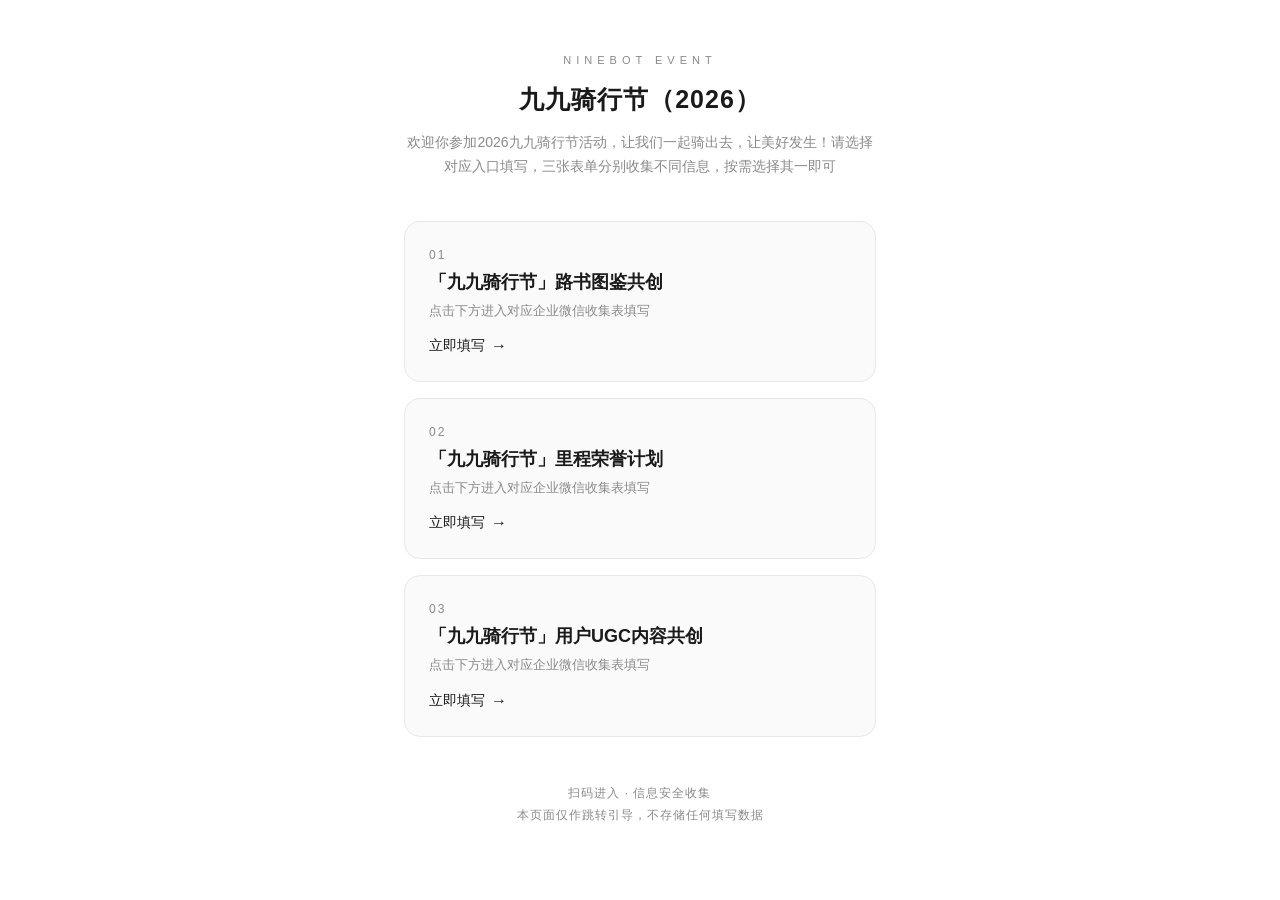
==== index.html @ 33cda323 "add guide page" ====
<!DOCTYPE html>
<html lang="zh-CN">
<head>
<meta charset="UTF-8">
<meta name="viewport" content="width=device-width, initial-scale=1.0, maximum-scale=1.0, user-scalable=no">
<title>九九骑行节（2026）· 请选择填写</title>
<style>
  :root{
    --bg:#ffffff; --fg:#1a1a1a; --muted:#8a8a8a; --line:#e8e8e8; --soft:#fafafa; --accent:#111111;
  }
  *{box-sizing:border-box;margin:0;padding:0}
  body{
    font-family:-apple-system,BlinkMacSystemFont,"PingFang SC","Microsoft YaHei",sans-serif;
    background:var(--bg);color:var(--fg);-webkit-font-smoothing:antialiased;
  }
  .wrap{max-width:520px;margin:0 auto;padding:54px 24px 64px}
  header{text-align:center;margin-bottom:42px}
  .kicker{font-size:11px;letter-spacing:5px;color:var(--muted);text-transform:uppercase;margin-bottom:16px}
  h1{font-size:25px;font-weight:600;letter-spacing:1px;line-height:1.4}
  .sub{margin-top:14px;font-size:14px;color:var(--muted);line-height:1.7}
  .card{
    display:block;text-decoration:none;color:inherit;background:var(--soft);
    border:1px solid var(--line);border-radius:16px;padding:26px 24px;margin-bottom:16px;
    transition:transform .2s ease,border-color .2s ease,box-shadow .2s ease;
  }
  .card:hover,.card:active{
    transform:translateY(-2px);border-color:#cfcfcf;box-shadow:0 10px 28px rgba(0,0,0,.06);
  }
  .idx{font-size:12px;color:var(--muted);letter-spacing:2px}
  .card h2{font-size:18px;font-weight:600;margin:8px 0 6px}
  .card p{font-size:13px;color:var(--muted);line-height:1.65}
  .go{
    display:inline-flex;align-items:center;gap:6px;margin-top:16px;
    font-size:14px;font-weight:500;color:var(--fg);
  }
  .go::after{content:"→";font-size:16px;transition:transform .2s ease}
  .card:hover .go::after{transform:translateX(4px)}
  footer{text-align:center;margin-top:46px;font-size:12px;color:var(--muted);letter-spacing:1px;line-height:1.8}
</style>
</head>
<body>
<div class="wrap">
  <header>
    <div class="kicker">NINEBOT EVENT</div>
    <h1>九九骑行节（2026）</h1>
    <p class="sub">欢迎你参加2026九九骑行节活动，让我们一起骑出去，让美好发生！请选择对应入口填写，三张表单分别收集不同信息，按需选择其一即可</p>
  </header>

  <a class="card" href="https://doc.weixin.qq.com/forms/AHwAVAcbAAgAfgAhwa2AFcCNaTvwR89Lf?page=1">
    <div class="idx">01</div>
    <h2>「九九骑行节」路书图鉴共创</h2>
    <p>点击下方进入对应企业微信收集表填写</p>
    <span class="go">立即填写</span>
  </a>

  <a class="card" href="https://doc.weixin.qq.com/forms/AHwAVAcbAAgAfgAhwa2AFcCNiBIiDJdWf?page=1">
    <div class="idx">02</div>
    <h2>「九九骑行节」里程荣誉计划</h2>
    <p>点击下方进入对应企业微信收集表填写</p>
    <span class="go">立即填写</span>
  </a>

  <a class="card" href="https://doc.weixin.qq.com/forms/AHwAVAcbAAgAfgAhwa2AFcCNkbokpW59f?page=1">
    <div class="idx">03</div>
    <h2>「九九骑行节」用户UGC内容共创</h2>
    <p>点击下方进入对应企业微信收集表填写</p>
    <span class="go">立即填写</span>
  </a>

  <footer>扫码进入 · 信息安全收集<br>本页面仅作跳转引导，不存储任何填写数据</footer>
</div>
</body>
</html>
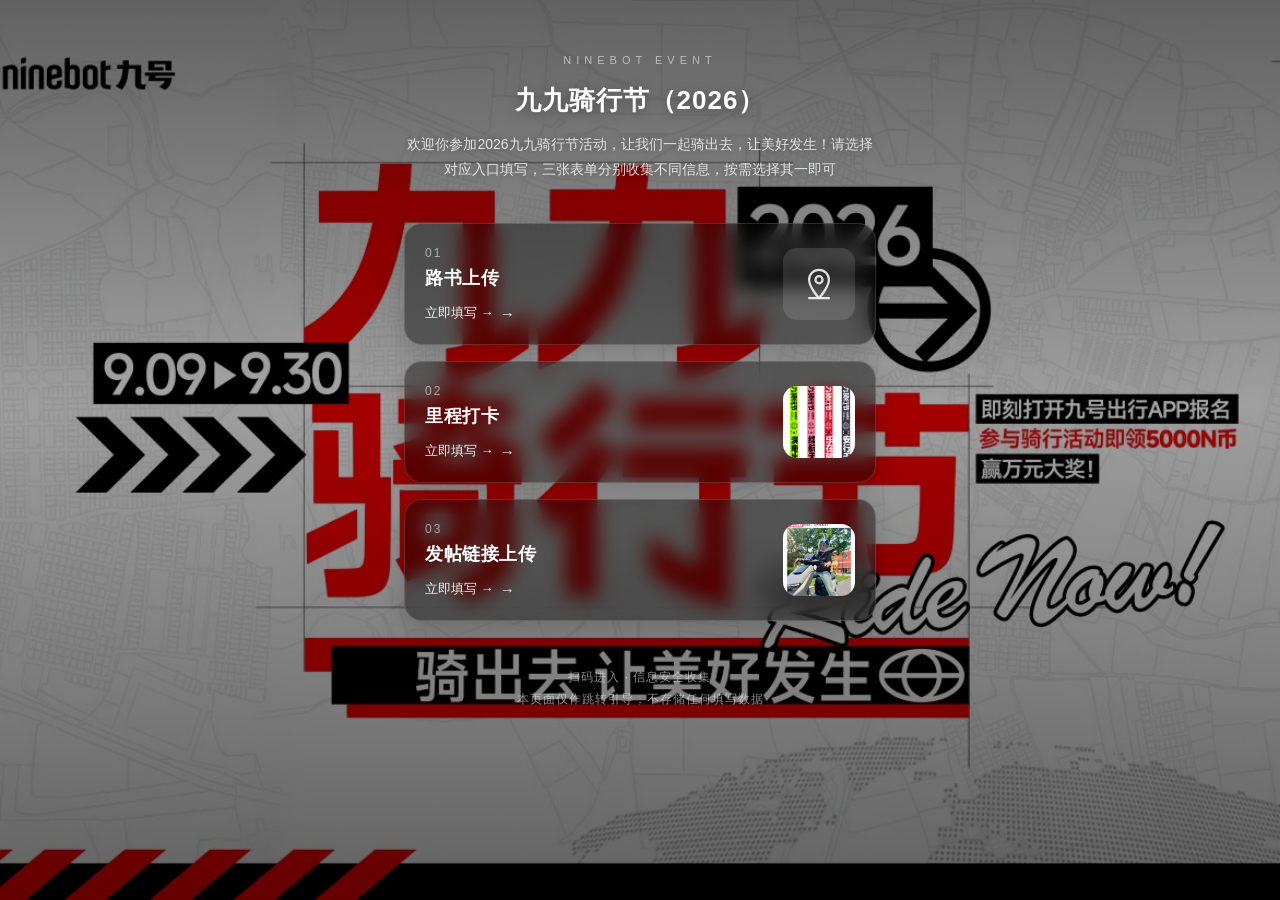
==== commit 1f0c3ae4: "update: KV background, new labels, table icons" ====
--- a/index.html
+++ b/index.html
@@ -6,35 +6,51 @@
 <title>九九骑行节（2026）· 请选择填写</title>
 <style>
   :root{
-    --bg:#ffffff; --fg:#1a1a1a; --muted:#8a8a8a; --line:#e8e8e8; --soft:#fafafa; --accent:#111111;
+    --fg:#ffffff; --muted:rgba(255,255,255,0.55); --line:rgba(255,255,255,0.15);
+    --card-bg:rgba(0,0,0,0.42); --card-hover:rgba(0,0,0,0.52);
   }
   *{box-sizing:border-box;margin:0;padding:0}
+  html,body{min-height:100%}
   body{
     font-family:-apple-system,BlinkMacSystemFont,"PingFang SC","Microsoft YaHei",sans-serif;
-    background:var(--bg);color:var(--fg);-webkit-font-smoothing:antialiased;
+    color:var(--fg);-webkit-font-smoothing:antialiased;
+    background:
+      linear-gradient(180deg, rgba(0,0,0,0.60) 0%, rgba(0,0,0,0.35) 45%, rgba(0,0,0,0.60) 100%),
+      url('kv.jpg') center/cover no-repeat fixed;
   }
-  .wrap{max-width:520px;margin:0 auto;padding:54px 24px 64px}
+  .wrap{max-width:520px;margin:0 auto;padding:54px 24px 64px;position:relative;z-index:1}
   header{text-align:center;margin-bottom:42px}
   .kicker{font-size:11px;letter-spacing:5px;color:var(--muted);text-transform:uppercase;margin-bottom:16px}
-  h1{font-size:25px;font-weight:600;letter-spacing:1px;line-height:1.4}
-  .sub{margin-top:14px;font-size:14px;color:var(--muted);line-height:1.7}
+  h1{font-size:26px;font-weight:600;letter-spacing:1px;line-height:1.4;text-shadow:0 2px 12px rgba(0,0,0,.35)}
+  .sub{margin-top:14px;font-size:14px;color:rgba(255,255,255,0.82);line-height:1.75;text-shadow:0 1px 8px rgba(0,0,0,.3)}
   .card{
-    display:block;text-decoration:none;color:inherit;background:var(--soft);
-    border:1px solid var(--line);border-radius:16px;padding:26px 24px;margin-bottom:16px;
-    transition:transform .2s ease,border-color .2s ease,box-shadow .2s ease;
+    display:flex;align-items:center;justify-content:space-between;
+    text-decoration:none;color:inherit;
+    background:var(--card-bg);border:1px solid var(--line);border-radius:18px;
+    padding:22px 20px;margin-bottom:16px;
+    backdrop-filter:blur(10px);-webkit-backdrop-filter:blur(10px);
+    transition:transform .2s ease,border-color .2s ease,background .2s ease,box-shadow .2s ease;
+    box-shadow:0 8px 24px rgba(0,0,0,.18);
   }
   .card:hover,.card:active{
-    transform:translateY(-2px);border-color:#cfcfcf;box-shadow:0 10px 28px rgba(0,0,0,.06);
+    transform:translateY(-2px);background:var(--card-hover);border-color:rgba(255,255,255,0.28);box-shadow:0 14px 34px rgba(0,0,0,.26);
   }
-  .idx{font-size:12px;color:var(--muted);letter-spacing:2px}
-  .card h2{font-size:18px;font-weight:600;margin:8px 0 6px}
-  .card p{font-size:13px;color:var(--muted);line-height:1.65}
+  .card-content{flex:1;min-width:0}
+  .idx{font-size:12px;color:var(--muted);letter-spacing:2px;margin-bottom:6px}
+  .card h2{font-size:18px;font-weight:600;letter-spacing:.5px}
   .go{
-    display:inline-flex;align-items:center;gap:6px;margin-top:16px;
-    font-size:14px;font-weight:500;color:var(--fg);
+    display:inline-flex;align-items:center;gap:6px;margin-top:14px;
+    font-size:13px;font-weight:500;color:rgba(255,255,255,0.92);
   }
-  .go::after{content:"→";font-size:16px;transition:transform .2s ease}
+  .go::after{content:"→";font-size:15px;transition:transform .2s ease}
   .card:hover .go::after{transform:translateX(4px)}
+  .card-icon{
+    width:72px;height:72px;border-radius:14px;overflow:hidden;
+    flex-shrink:0;margin-left:18px;background:rgba(255,255,255,0.12);
+    display:flex;align-items:center;justify-content:center;
+  }
+  .card-icon img{width:100%;height:100%;object-fit:cover;display:block}
+  .card-icon svg{width:34px;height:34px;stroke:rgba(255,255,255,0.85)}
   footer{text-align:center;margin-top:46px;font-size:12px;color:var(--muted);letter-spacing:1px;line-height:1.8}
 </style>
 </head>
@@ -47,24 +63,41 @@
   </header>
 
   <a class="card" href="https://doc.weixin.qq.com/forms/AHwAVAcbAAgAfgAhwa2AFcCNaTvwR89Lf?page=1">
-    <div class="idx">01</div>
-    <h2>「九九骑行节」路书图鉴共创</h2>
-    <p>点击下方进入对应企业微信收集表填写</p>
-    <span class="go">立即填写</span>
+    <div class="card-content">
+      <div class="idx">01</div>
+      <h2>路书上传</h2>
+      <span class="go">立即填写 →</span>
+    </div>
+    <div class="card-icon">
+      <!-- 表1图标占位：路线/地图标记，等用户提供图片后替换 -->
+      <svg viewBox="0 0 24 24" fill="none" stroke-width="1.6" stroke-linecap="round" stroke-linejoin="round">
+        <path d="M12 2a7 7 0 0 0-7 7c0 5.25 7 13 7 13s7-7.75 7-13a7 7 0 0 0-7-7z"></path>
+        <circle cx="12" cy="9" r="2.5"></circle>
+        <path d="M5 22h14"></path>
+      </svg>
+    </div>
   </a>
 
   <a class="card" href="https://doc.weixin.qq.com/forms/AHwAVAcbAAgAfgAhwa2AFcCNiBIiDJdWf?page=1">
-    <div class="idx">02</div>
-    <h2>「九九骑行节」里程荣誉计划</h2>
-    <p>点击下方进入对应企业微信收集表填写</p>
-    <span class="go">立即填写</span>
+    <div class="card-content">
+      <div class="idx">02</div>
+      <h2>里程打卡</h2>
+      <span class="go">立即填写 →</span>
+    </div>
+    <div class="card-icon">
+      <img src="icon-ribbons.png" alt="里程荣誉">
+    </div>
   </a>
 
   <a class="card" href="https://doc.weixin.qq.com/forms/AHwAVAcbAAgAfgAhwa2AFcCNkbokpW59f?page=1">
-    <div class="idx">03</div>
-    <h2>「九九骑行节」用户UGC内容共创</h2>
-    <p>点击下方进入对应企业微信收集表填写</p>
-    <span class="go">立即填写</span>
+    <div class="card-content">
+      <div class="idx">03</div>
+      <h2>发帖链接上传</h2>
+      <span class="go">立即填写 →</span>
+    </div>
+    <div class="card-icon">
+      <img src="icon-post.jpg" alt="UGC发帖">
+    </div>
   </a>
 
   <footer>扫码进入 · 信息安全收集<br>本页面仅作跳转引导，不存储任何填写数据</footer>
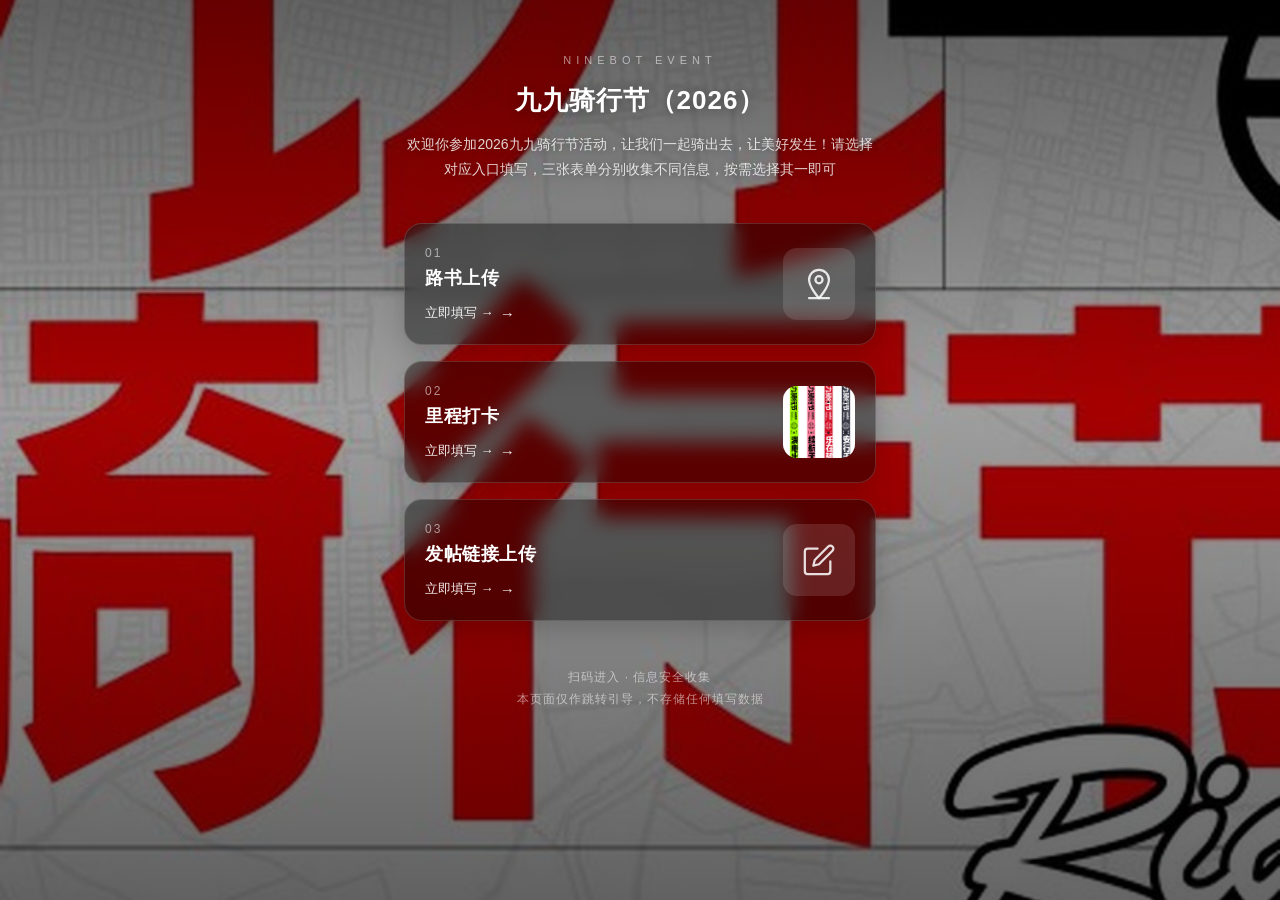
==== commit aa5e78b5: "update: portrait KV background, replace post icon with SVG" ====
--- a/index.html
+++ b/index.html
@@ -16,7 +16,7 @@
     color:var(--fg);-webkit-font-smoothing:antialiased;
     background:
       linear-gradient(180deg, rgba(0,0,0,0.60) 0%, rgba(0,0,0,0.35) 45%, rgba(0,0,0,0.60) 100%),
-      url('kv.jpg') center/cover no-repeat fixed;
+      url('kv-portrait.jpg') center/cover no-repeat fixed;
   }
   .wrap{max-width:520px;margin:0 auto;padding:54px 24px 64px;position:relative;z-index:1}
   header{text-align:center;margin-bottom:42px}
@@ -96,7 +96,10 @@
       <span class="go">立即填写 →</span>
     </div>
     <div class="card-icon">
-      <img src="icon-post.jpg" alt="UGC发帖">
+      <svg viewBox="0 0 24 24" fill="none" stroke="rgba(255,255,255,0.9)" stroke-width="1.6" stroke-linecap="round" stroke-linejoin="round">
+        <path d="M11 4H4a2 2 0 0 0-2 2v14a2 2 0 0 0 2 2h14a2 2 0 0 0 2-2v-7"></path>
+        <path d="M18.5 2.5a2.121 2.121 0 0 1 3 3L12 15l-4 1 1-4 9.5-9.5z"></path>
+      </svg>
     </div>
   </a>
 
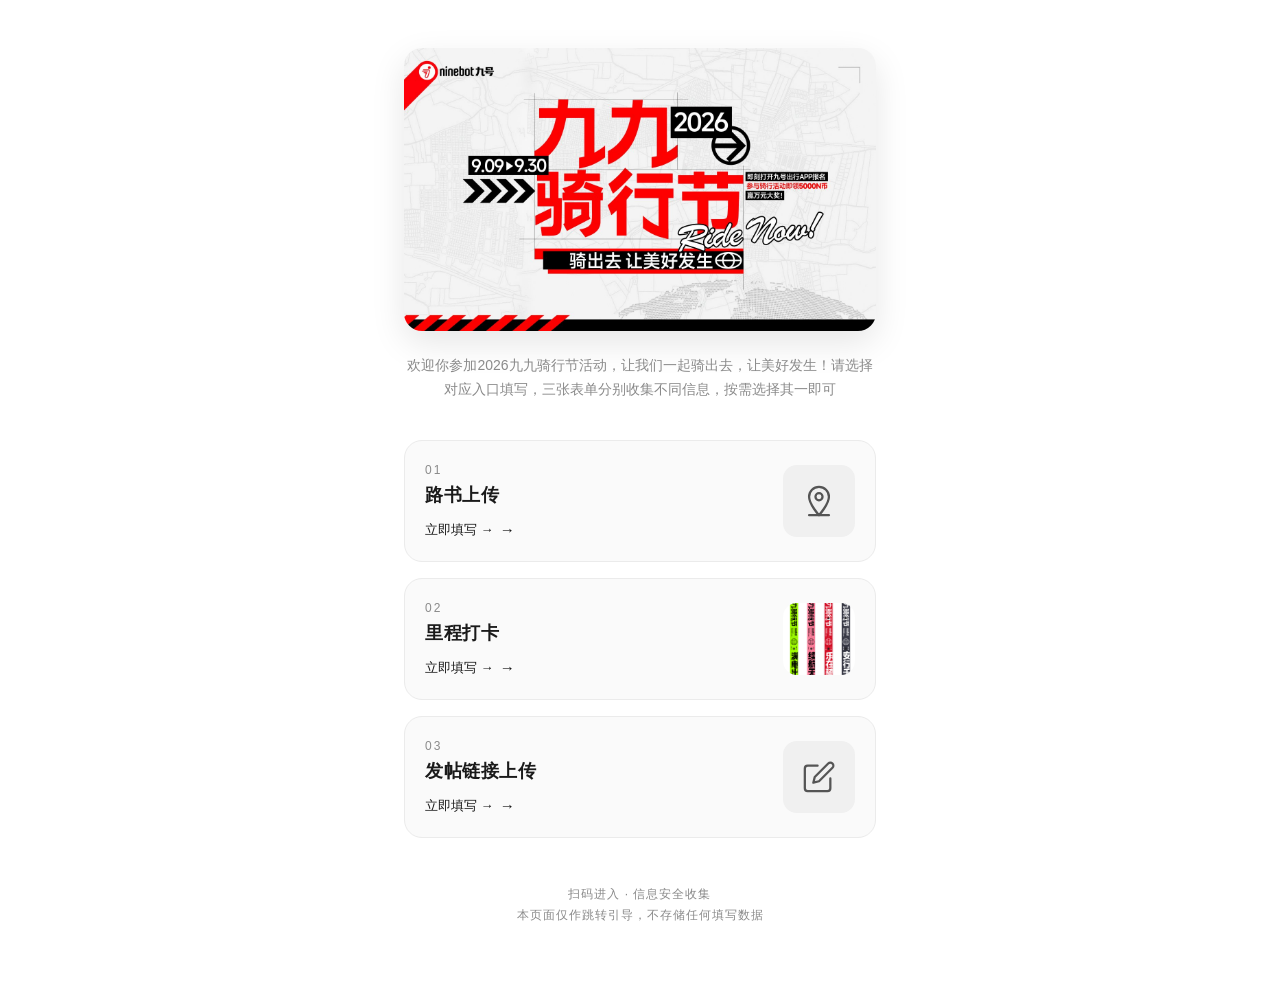
==== commit da9686a5: "update: KV as banner image, removed bg, light theme" ====
--- a/index.html
+++ b/index.html
@@ -6,59 +6,55 @@
 <title>九九骑行节（2026）· 请选择填写</title>
 <style>
   :root{
-    --fg:#ffffff; --muted:rgba(255,255,255,0.55); --line:rgba(255,255,255,0.15);
-    --card-bg:rgba(0,0,0,0.42); --card-hover:rgba(0,0,0,0.52);
+    --fg:#1a1a1a; --muted:#8a8a8a; --line:#ebebeb; --soft:#fafafa;
   }
   *{box-sizing:border-box;margin:0;padding:0}
   html,body{min-height:100%}
   body{
     font-family:-apple-system,BlinkMacSystemFont,"PingFang SC","Microsoft YaHei",sans-serif;
     color:var(--fg);-webkit-font-smoothing:antialiased;
-    background:
-      linear-gradient(180deg, rgba(0,0,0,0.60) 0%, rgba(0,0,0,0.35) 45%, rgba(0,0,0,0.60) 100%),
-      url('kv-portrait.jpg') center/cover no-repeat fixed;
+    background:#ffffff;
   }
-  .wrap{max-width:520px;margin:0 auto;padding:54px 24px 64px;position:relative;z-index:1}
-  header{text-align:center;margin-bottom:42px}
-  .kicker{font-size:11px;letter-spacing:5px;color:var(--muted);text-transform:uppercase;margin-bottom:16px}
-  h1{font-size:26px;font-weight:600;letter-spacing:1px;line-height:1.4;text-shadow:0 2px 12px rgba(0,0,0,.35)}
-  .sub{margin-top:14px;font-size:14px;color:rgba(255,255,255,0.82);line-height:1.75;text-shadow:0 1px 8px rgba(0,0,0,.3)}
+  .wrap{max-width:520px;margin:0 auto;padding:48px 24px 60px}
+  header{text-align:center;margin-bottom:38px}
+  .kv-banner{
+    width:100%;display:block;border-radius:18px;
+    box-shadow:0 12px 34px rgba(0,0,0,.10);margin-bottom:22px;
+  }
+  .sub{font-size:14px;color:var(--muted);line-height:1.75}
   .card{
     display:flex;align-items:center;justify-content:space-between;
     text-decoration:none;color:inherit;
-    background:var(--card-bg);border:1px solid var(--line);border-radius:18px;
+    background:var(--soft);border:1px solid var(--line);border-radius:18px;
     padding:22px 20px;margin-bottom:16px;
-    backdrop-filter:blur(10px);-webkit-backdrop-filter:blur(10px);
-    transition:transform .2s ease,border-color .2s ease,background .2s ease,box-shadow .2s ease;
-    box-shadow:0 8px 24px rgba(0,0,0,.18);
+    transition:transform .2s ease,border-color .2s ease,box-shadow .2s ease;
   }
   .card:hover,.card:active{
-    transform:translateY(-2px);background:var(--card-hover);border-color:rgba(255,255,255,0.28);box-shadow:0 14px 34px rgba(0,0,0,.26);
+    transform:translateY(-2px);border-color:#cfcfcf;box-shadow:0 12px 30px rgba(0,0,0,.07);
   }
   .card-content{flex:1;min-width:0}
   .idx{font-size:12px;color:var(--muted);letter-spacing:2px;margin-bottom:6px}
   .card h2{font-size:18px;font-weight:600;letter-spacing:.5px}
   .go{
     display:inline-flex;align-items:center;gap:6px;margin-top:14px;
-    font-size:13px;font-weight:500;color:rgba(255,255,255,0.92);
+    font-size:13px;font-weight:500;color:var(--fg);
   }
   .go::after{content:"→";font-size:15px;transition:transform .2s ease}
   .card:hover .go::after{transform:translateX(4px)}
   .card-icon{
     width:72px;height:72px;border-radius:14px;overflow:hidden;
-    flex-shrink:0;margin-left:18px;background:rgba(255,255,255,0.12);
+    flex-shrink:0;margin-left:18px;background:#f0f0f0;
     display:flex;align-items:center;justify-content:center;
   }
   .card-icon img{width:100%;height:100%;object-fit:cover;display:block}
-  .card-icon svg{width:34px;height:34px;stroke:rgba(255,255,255,0.85)}
+  .card-icon svg{width:34px;height:34px;stroke:#555}
   footer{text-align:center;margin-top:46px;font-size:12px;color:var(--muted);letter-spacing:1px;line-height:1.8}
 </style>
 </head>
 <body>
 <div class="wrap">
   <header>
-    <div class="kicker">NINEBOT EVENT</div>
-    <h1>九九骑行节（2026）</h1>
+    <img class="kv-banner" src="kv.jpg" alt="九九骑行节 2026 主视觉">
     <p class="sub">欢迎你参加2026九九骑行节活动，让我们一起骑出去，让美好发生！请选择对应入口填写，三张表单分别收集不同信息，按需选择其一即可</p>
   </header>
 
@@ -96,7 +92,7 @@
       <span class="go">立即填写 →</span>
     </div>
     <div class="card-icon">
-      <svg viewBox="0 0 24 24" fill="none" stroke="rgba(255,255,255,0.9)" stroke-width="1.6" stroke-linecap="round" stroke-linejoin="round">
+      <svg viewBox="0 0 24 24" fill="none" stroke="#555" stroke-width="1.6" stroke-linecap="round" stroke-linejoin="round">
         <path d="M11 4H4a2 2 0 0 0-2 2v14a2 2 0 0 0 2 2h14a2 2 0 0 0 2-2v-7"></path>
         <path d="M18.5 2.5a2.121 2.121 0 0 1 3 3L12 15l-4 1 1-4 9.5-9.5z"></path>
       </svg>
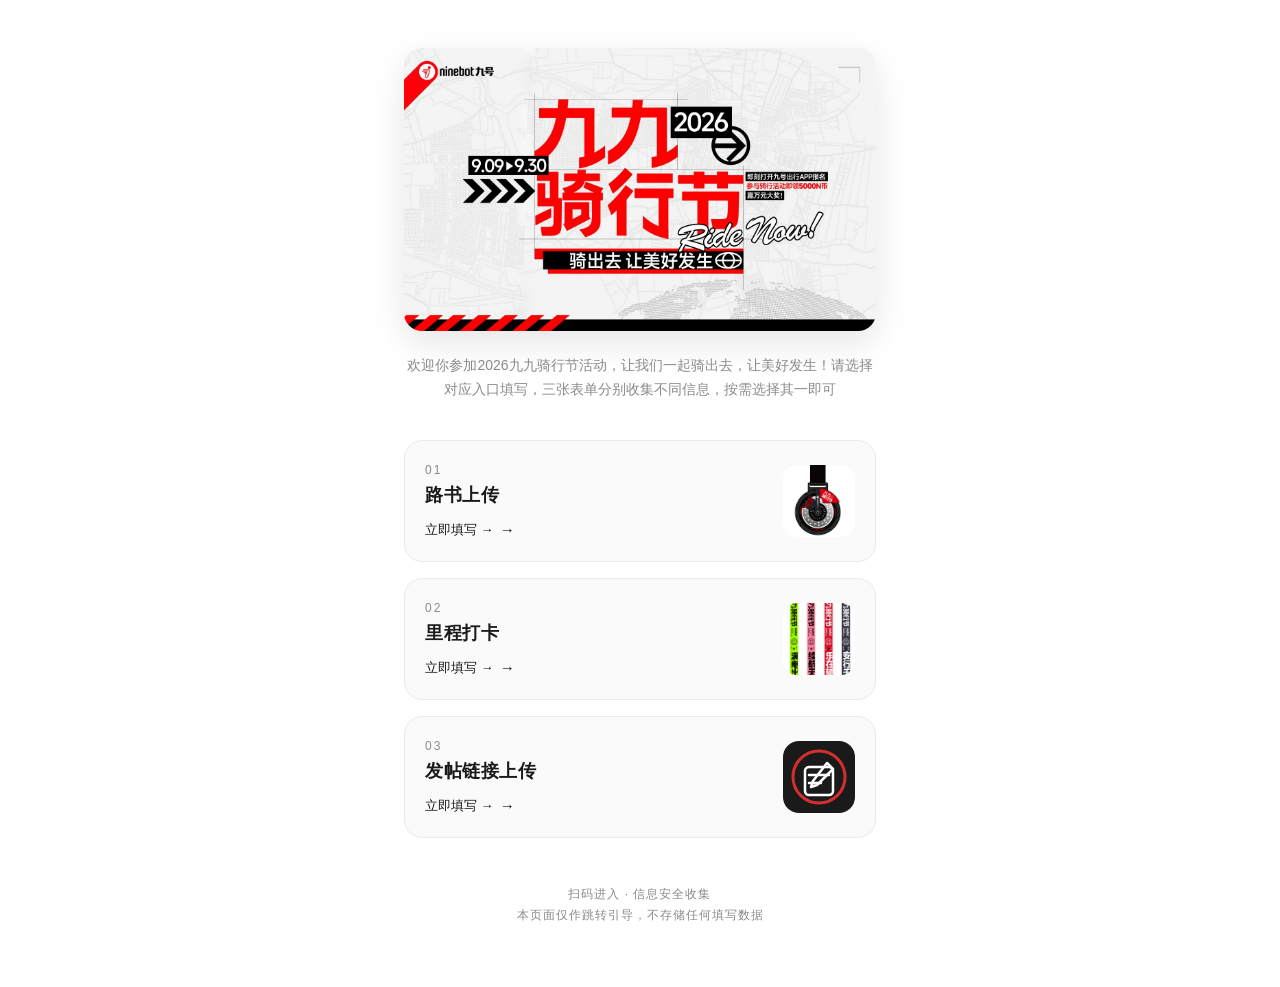
==== commit 3b2e168b: "update: route medal icon, UGC badge icon" ====
--- a/index.html
+++ b/index.html
@@ -47,7 +47,7 @@
     display:flex;align-items:center;justify-content:center;
   }
   .card-icon img{width:100%;height:100%;object-fit:cover;display:block}
-  .card-icon svg{width:34px;height:34px;stroke:#555}
+  .card-icon svg{width:72px;height:72px;display:block}
   footer{text-align:center;margin-top:46px;font-size:12px;color:var(--muted);letter-spacing:1px;line-height:1.8}
 </style>
 </head>
@@ -65,12 +65,7 @@
       <span class="go">立即填写 →</span>
     </div>
     <div class="card-icon">
-      <!-- 表1图标占位：路线/地图标记，等用户提供图片后替换 -->
-      <svg viewBox="0 0 24 24" fill="none" stroke-width="1.6" stroke-linecap="round" stroke-linejoin="round">
-        <path d="M12 2a7 7 0 0 0-7 7c0 5.25 7 13 7 13s7-7.75 7-13a7 7 0 0 0-7-7z"></path>
-        <circle cx="12" cy="9" r="2.5"></circle>
-        <path d="M5 22h14"></path>
-      </svg>
+      <img src="icon-route.png" alt="路书上传">
     </div>
   </a>
 
@@ -92,9 +87,13 @@
       <span class="go">立即填写 →</span>
     </div>
     <div class="card-icon">
-      <svg viewBox="0 0 24 24" fill="none" stroke="#555" stroke-width="1.6" stroke-linecap="round" stroke-linejoin="round">
-        <path d="M11 4H4a2 2 0 0 0-2 2v14a2 2 0 0 0 2 2h14a2 2 0 0 0 2-2v-7"></path>
-        <path d="M18.5 2.5a2.121 2.121 0 0 1 3 3L12 15l-4 1 1-4 9.5-9.5z"></path>
+      <svg viewBox="0 0 72 72" fill="none">
+        <rect x="0" y="0" width="72" height="72" rx="16" fill="#1a1a1a"/>
+        <circle cx="36" cy="36" r="26" stroke="#d32f2f" stroke-width="3"/>
+        <rect x="22" y="26" width="28" height="28" rx="4" stroke="white" stroke-width="2.5"/>
+        <path d="M26 34 L46 34" stroke="white" stroke-width="2.5" stroke-linecap="round"/>
+        <path d="M26 42 L38 42" stroke="white" stroke-width="2.5" stroke-linecap="round"/>
+        <path d="M44 22 L50 28 L34 44 L28 46 L30 40 Z" stroke="white" stroke-width="2.5" stroke-linecap="round" stroke-linejoin="round"/>
       </svg>
     </div>
   </a>
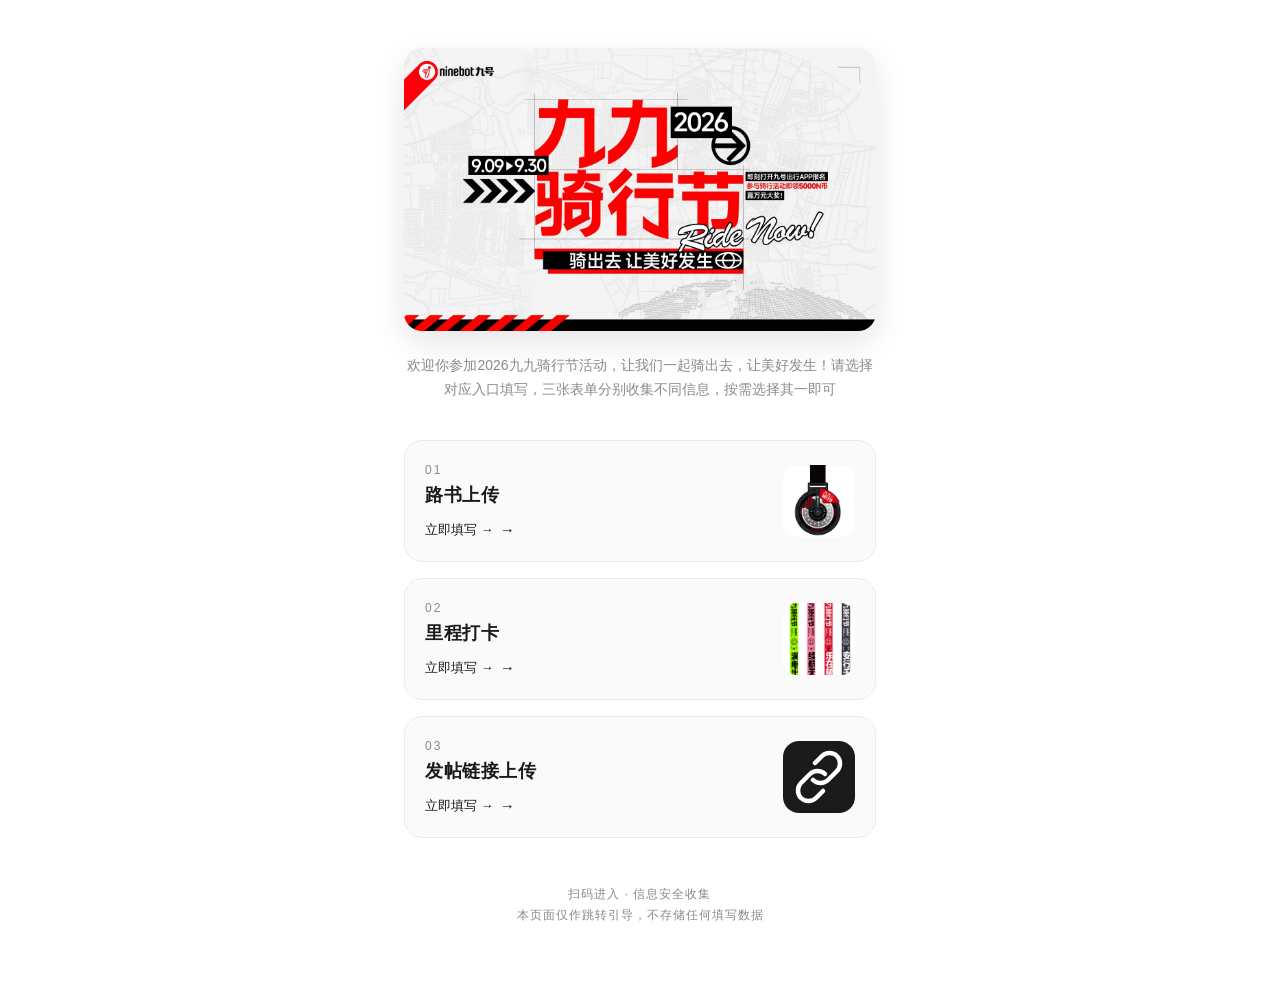
==== commit 4409964c: "fix: replace post-link icon with clean chain-link svg, no red ring" ====
--- a/index.html
+++ b/index.html
@@ -87,13 +87,12 @@
       <span class="go">立即填写 →</span>
     </div>
     <div class="card-icon">
-      <svg viewBox="0 0 72 72" fill="none">
-        <rect x="0" y="0" width="72" height="72" rx="16" fill="#1a1a1a"/>
-        <circle cx="36" cy="36" r="26" stroke="#d32f2f" stroke-width="3"/>
-        <rect x="22" y="26" width="28" height="28" rx="4" stroke="white" stroke-width="2.5"/>
-        <path d="M26 34 L46 34" stroke="white" stroke-width="2.5" stroke-linecap="round"/>
-        <path d="M26 42 L38 42" stroke="white" stroke-width="2.5" stroke-linecap="round"/>
-        <path d="M44 22 L50 28 L34 44 L28 46 L30 40 Z" stroke="white" stroke-width="2.5" stroke-linecap="round" stroke-linejoin="round"/>
+      <svg viewBox="0 0 72 72" fill="none" xmlns="http://www.w3.org/2000/svg">
+        <rect width="72" height="72" rx="16" fill="#1a1a1a"/>
+        <g stroke="white" stroke-width="4.5" stroke-linecap="round" stroke-linejoin="round" fill="none">
+          <path d="M30 39 C34 43 41 43 45 39 L54 30 C58 26 58 19 54 15 C50 11 43 11 39 15 L32 22"/>
+          <path d="M42 33 C38 29 31 29 27 33 L18 42 C14 46 14 53 18 57 C22 61 29 61 33 57 L40 50"/>
+        </g>
       </svg>
     </div>
   </a>
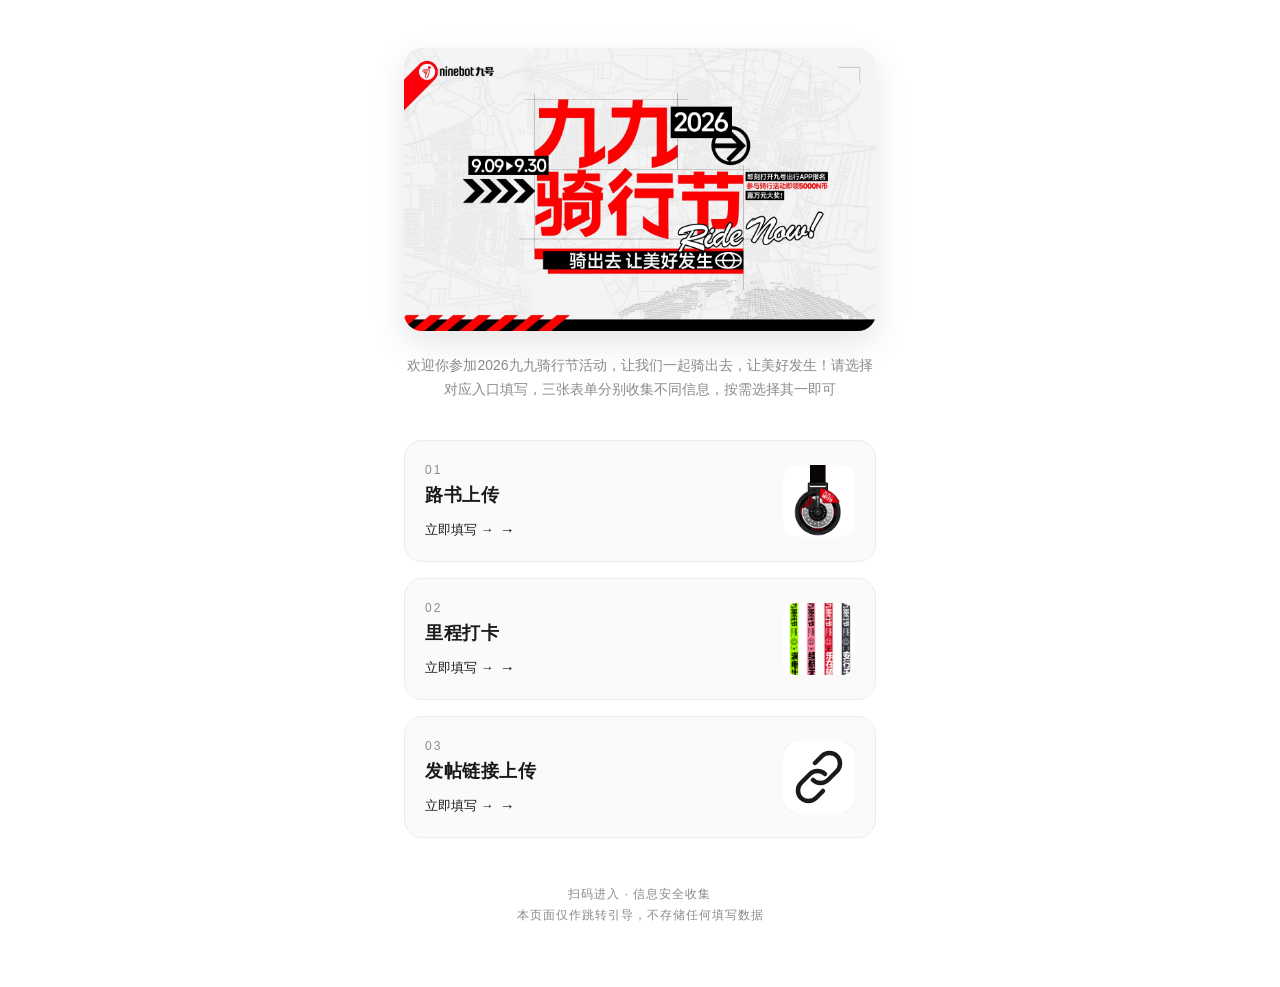
==== commit fe2a86af: "style: third icon to white-bg dark chain-link" ====
--- a/index.html
+++ b/index.html
@@ -88,8 +88,8 @@
     </div>
     <div class="card-icon">
       <svg viewBox="0 0 72 72" fill="none" xmlns="http://www.w3.org/2000/svg">
-        <rect width="72" height="72" rx="16" fill="#1a1a1a"/>
-        <g stroke="white" stroke-width="4.5" stroke-linecap="round" stroke-linejoin="round" fill="none">
+        <rect width="72" height="72" rx="16" fill="#ffffff"/>
+        <g stroke="#1a1a1a" stroke-width="4.5" stroke-linecap="round" stroke-linejoin="round" fill="none">
           <path d="M30 39 C34 43 41 43 45 39 L54 30 C58 26 58 19 54 15 C50 11 43 11 39 15 L32 22"/>
           <path d="M42 33 C38 29 31 29 27 33 L18 42 C14 46 14 53 18 57 C22 61 29 61 33 57 L40 50"/>
         </g>
